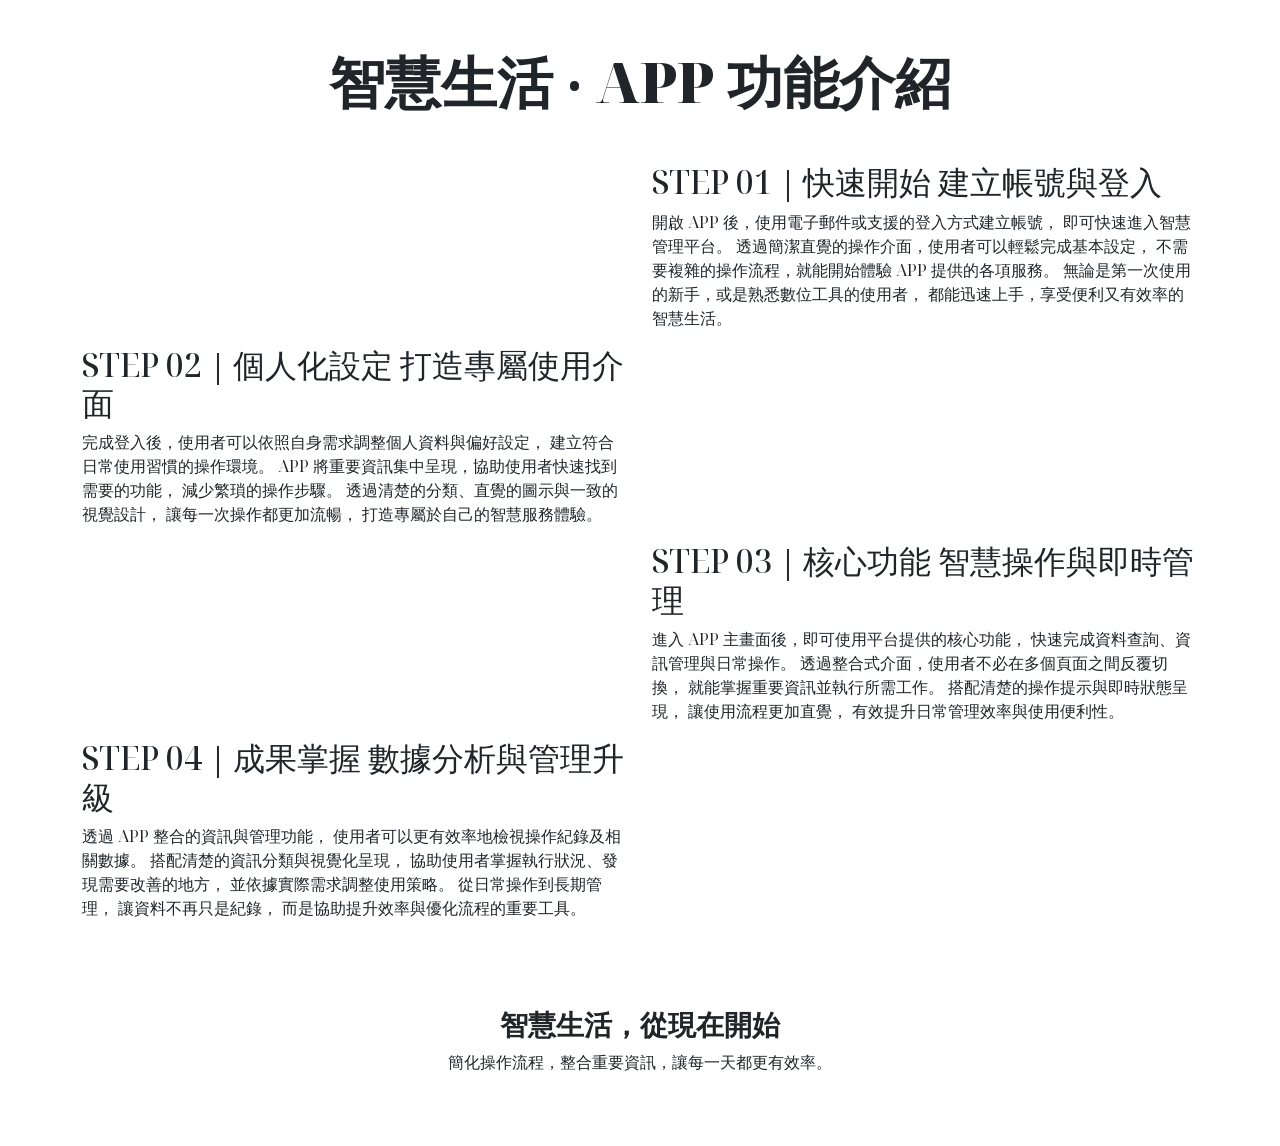
==== 20261102_AI02.html @ 52a7019d "新增20261102_AI02" ====
<!DOCTYPE html>
<html lang="zh-TW">

<head>
    <meta charset="UTF-8">
    <meta name="viewport" content="width=device-width, initial-scale=1.0">

    <title>智慧 APP 產品介紹－智慧生活管理平台</title>

    <!-- Bootstrap -->
    <link rel="stylesheet" href="css/bootstrap.min.css">

    <!-- 自訂 CSS -->
    <link rel="stylesheet" href="css/myall.css">
</head>

<body>

    <div class="container">

        <!-- 網頁大標題 -->
        <div class="display-4 fw-900 page-header p-4 my-4 text-center">
            智慧生活 ‧ APP 功能介紹
        </div>

        <!-- 時間軸容器：保留原本版面結構 -->
        <div class="timeline-section-pointer">

            <!-- 功能 01：圖片左、文字右 -->
            <div class="row timeline-item">

                <div class="col-md-6 roller-r">
                    <div class="img-box"
                        style="background-image: url('image/006.jpg');">
                    </div>
                </div>

                <div class="col-md-6">
                    <div class="text-box">

                        <h2>
                            <span>STEP 01｜快速開始</span>
                            建立帳號與登入
                        </h2>

                        <p>
                            開啟 APP 後，使用電子郵件或支援的登入方式建立帳號，
                            即可快速進入智慧管理平台。
                            透過簡潔直覺的操作介面，使用者可以輕鬆完成基本設定，
                            不需要複雜的操作流程，就能開始體驗 APP 提供的各項服務。
                            無論是第一次使用的新手，或是熟悉數位工具的使用者，
                            都能迅速上手，享受便利又有效率的智慧生活。
                        </p>

                    </div>
                </div>

            </div>


            <!-- 功能 02：文字左、圖片右 -->
            <div class="row timeline-item flex-row-reverse">

                <div class="col-md-6 roller-l">
                    <div class="img-box"
                        style="background-image: url('image/007.jpg');">
                    </div>
                </div>

                <div class="col-md-6">
                    <div class="text-box">

                        <h2>
                            <span>STEP 02｜個人化設定</span>
                            打造專屬使用介面
                        </h2>

                        <p>
                            完成登入後，使用者可以依照自身需求調整個人資料與偏好設定，
                            建立符合日常使用習慣的操作環境。
                            APP 將重要資訊集中呈現，協助使用者快速找到需要的功能，
                            減少繁瑣的操作步驟。
                            透過清楚的分類、直覺的圖示與一致的視覺設計，
                            讓每一次操作都更加流暢，
                            打造專屬於自己的智慧服務體驗。
                        </p>

                    </div>
                </div>

            </div>


            <!-- 功能 03：圖片左、文字右 -->
            <div class="row timeline-item">

                <div class="col-md-6 roller-t">
                    <div class="img-box"
                        style="background-image: url('image/008.jpg');">
                    </div>
                </div>

                <div class="col-md-6">
                    <div class="text-box">

                        <h2>
                            <span>STEP 03｜核心功能</span>
                            智慧操作與即時管理
                        </h2>

                        <p>
                            進入 APP 主畫面後，即可使用平台提供的核心功能，
                            快速完成資料查詢、資訊管理與日常操作。
                            透過整合式介面，使用者不必在多個頁面之間反覆切換，
                            就能掌握重要資訊並執行所需工作。
                            搭配清楚的操作提示與即時狀態呈現，
                            讓使用流程更加直覺，
                            有效提升日常管理效率與使用便利性。
                        </p>

                    </div>
                </div>

            </div>


            <!-- 功能 04：文字左、圖片右 -->
            <div class="row timeline-item flex-row-reverse">

                <div class="col-md-6 roller-b">
                    <div class="img-box"
                        style="background-image: url('image/009.jpg');">
                    </div>
                </div>

                <div class="col-md-6">
                    <div class="text-box">

                        <h2>
                            <span>STEP 04｜成果掌握</span>
                            數據分析與管理升級
                        </h2>

                        <p>
                            透過 APP 整合的資訊與管理功能，
                            使用者可以更有效率地檢視操作紀錄及相關數據。
                            搭配清楚的資訊分類與視覺化呈現，
                            協助使用者掌握執行狀況、發現需要改善的地方，
                            並依據實際需求調整使用策略。
                            從日常操作到長期管理，
                            讓資料不再只是紀錄，
                            而是協助提升效率與優化流程的重要工具。
                        </p>

                    </div>
                </div>

            </div>

        </div>

        <!-- 頁尾 -->
        <div class="footer-box text-center my-5 p-4">
            <h3 class="fw-900">智慧生活，從現在開始</h3>
            <p class="mb-0">
                簡化操作流程，整合重要資訊，讓每一天都更有效率。
            </p>
        </div>

    </div>

    <!-- Bootstrap JavaScript -->
    <script src="js/bootstrap.bundle.min.js"></script>

</body>
</html>
---- css/myall.css ----
@import url('https://fonts.googleapis.com/css2?family=Noto+Serif+Display:ital,wght@0,100..900;1,100..900&display=swap');
* {
            margin: 10;
            padding: 0;
        }
        body{
            font-family: "Noto Serif Display", serif;
        }
     :root{
      /* 主要背景：聖誕雪夜深藍 */
  --bg001: #3905e6;

  /* 次要背景：經典聖誕紅 (帶 20% 透明度) */
  --bg002: #d4242633;

  /* 按鈕/元件主色：松針深綠 (帶 50% 透明度) */
  --bot001: #2f523380;

  /* 懸停狀態：金燦聖誕黃 */
  --bot001hover: #f4c430;

  /* 主要文字：高對比奶油雪白 */
  --text001: #e3eaf2;
   /* 主要文字：高對比奶油雪白 */
  --text002: #26507a;

  /* 新增 5 筆聖誕主題變數 */

  /* 次要文字：暖金文字 */
  --text002: #ffeaa7;

  /* 點綴色：經典聖誕鮮紅 */
  --accent-red: #d42426;

  /* 點綴色：冬日松針綠 */
  --accent-green: #2f5233;

  /* 邊框色：閃耀金邊 (帶 30% 透明度) */
  --border001: #ffd7004d;

  /* 卡片/容器背景：柔和雪白 (帶 10% 透明度) */
  --card-bg: #ffffff1a;
     }   
     .fw-100{
        font-weight: 100;
     }
     .fw-200{
        font-weight: 200;
    }
     
     .fw-300{
        font-weight: 300;
    }
    .fw-400{
        font-weight: 400;
    }
    .fw-500{
        font-weight: 500;
    }
    .fw-600{
        font-weight: 600;
    }
    .fw-700{
        font-weight: 700;
    }
    .fw-800{
        font-weight: 800;
    }
    .fw-900{
        font-weight: 900;
    }
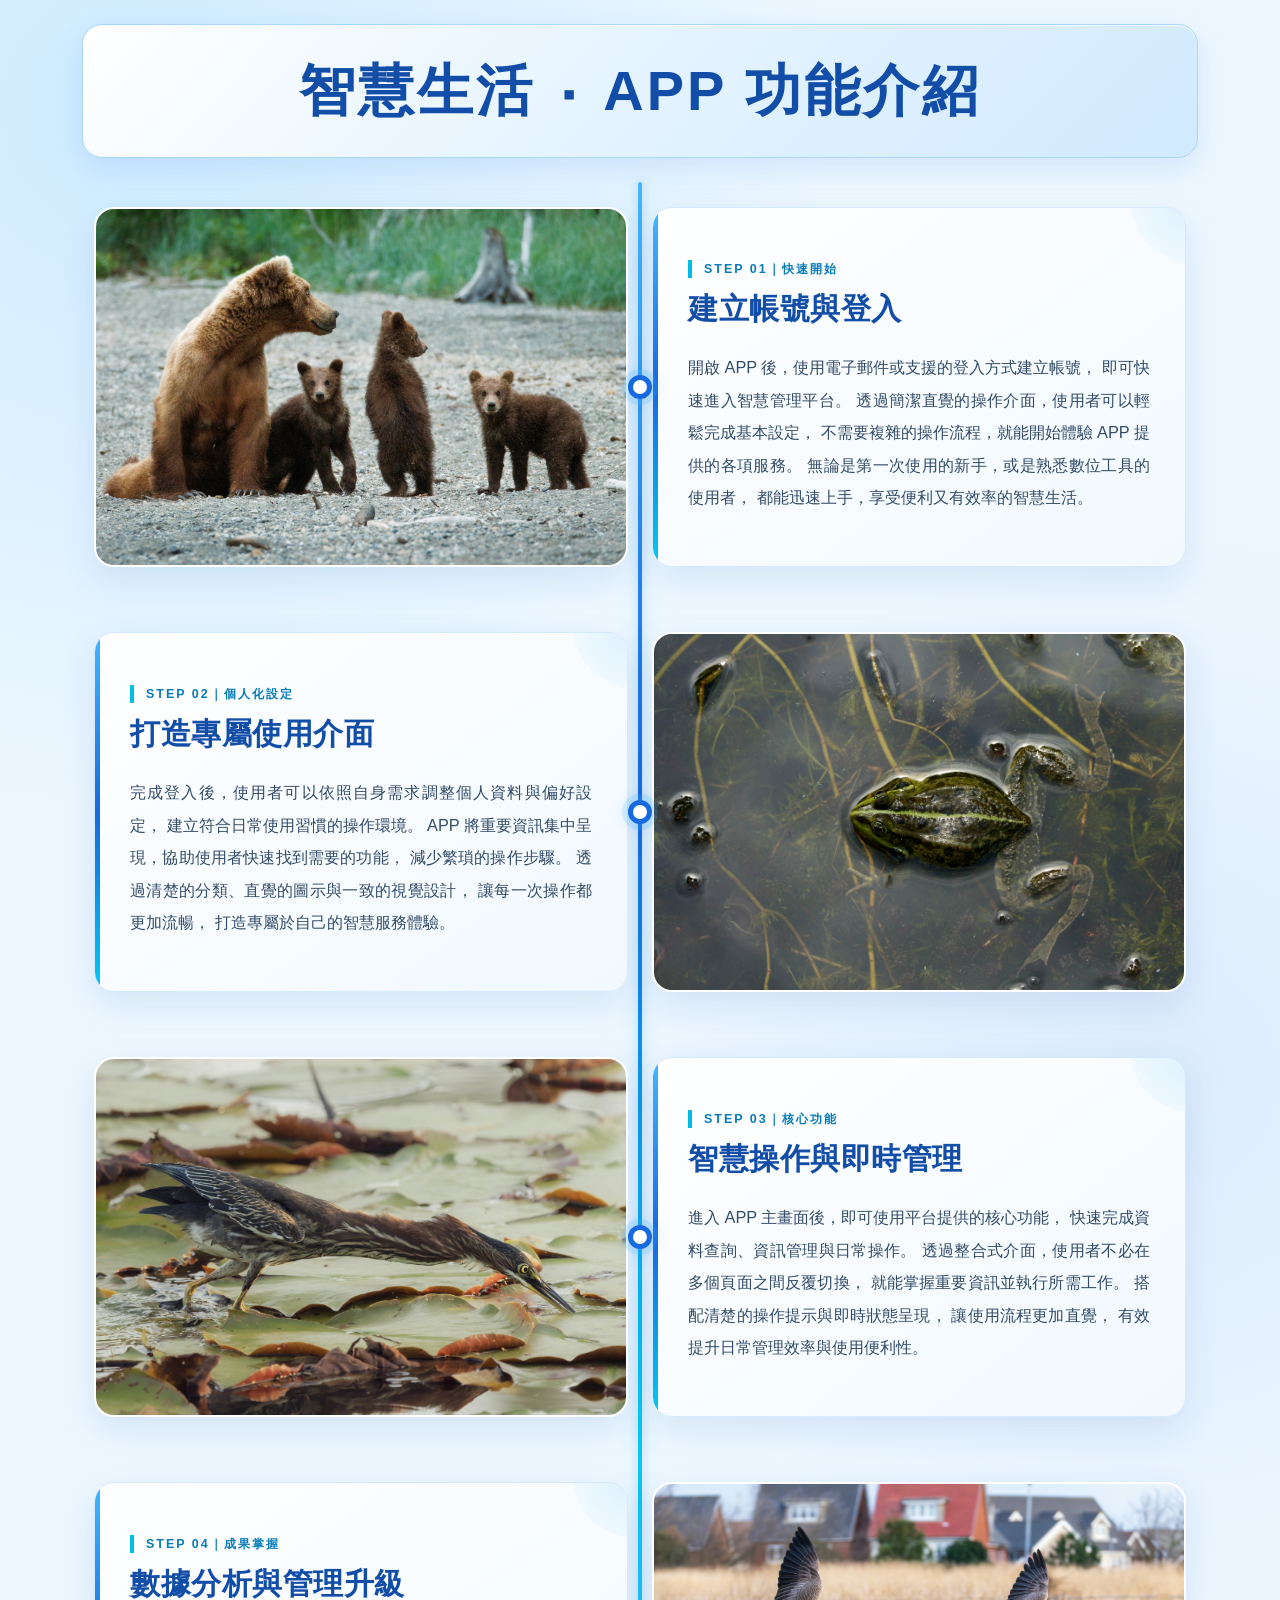
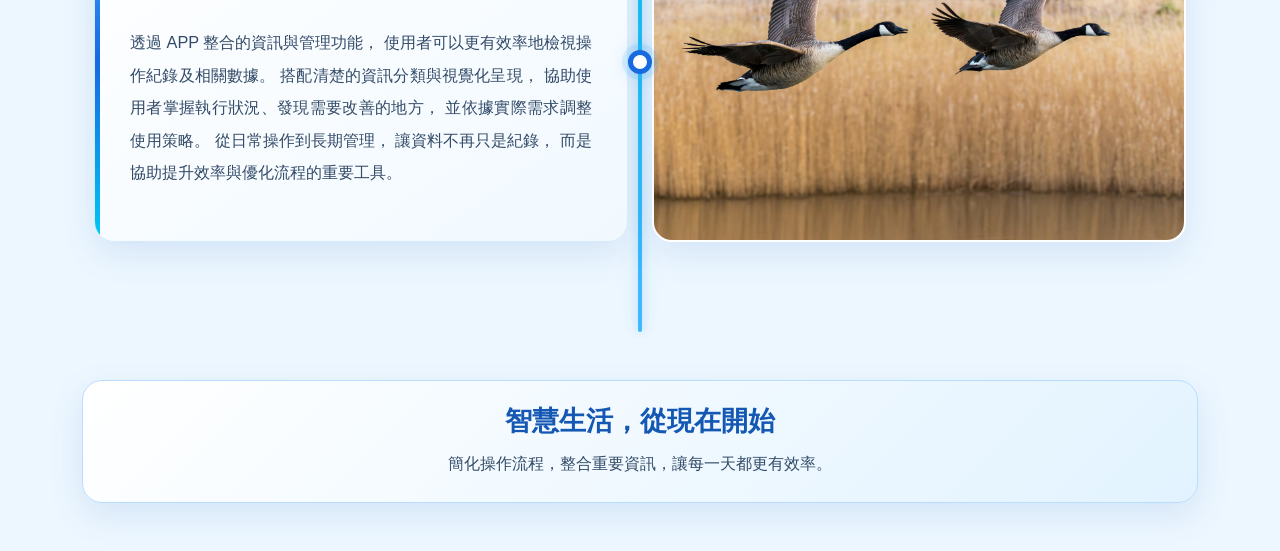
==== commit 1213dba1: "修改檔案" ====
--- a/20261102_AI02.html
+++ b/20261102_AI02.html
@@ -14,7 +14,969 @@
     <!-- 自訂 CSS -->
     <link rel="stylesheet" href="css/myall.css">
 </head>
-
+<style>
+    * {
+    margin: 0;
+    padding: 0;
+    box-sizing: border-box;
+}
+
+:root {
+
+    /* 網頁背景：明亮冰藍 */
+    --bg001: #edf7ff;
+
+    /* 卡片背景：純白 */
+    --bg002: #ffffff;
+
+    /* 主要科技藍 */
+    --primary-blue: #1769e0;
+
+    /* 次要科技藍 */
+    --secondary-blue: #42b7ff;
+
+    /* 輔助亮藍 */
+    --light-blue: #d9efff;
+
+    /* 標題文字：深海藍 */
+    --text001: #12315a;
+
+    /* 內文：深灰藍 */
+    --text002: #334b68;
+
+    /* 強調色：亮青藍 */
+    --accent-cyan: #00c9f2;
+
+    /* 邊框顏色 */
+    --border001: #c8e4ff;
+
+    /* 卡片陰影 */
+    --shadow001: 0 12px 35px rgba(30, 100, 180, 0.12);
+
+    /* 懸停陰影 */
+    --shadow002: 0 18px 45px rgba(23, 105, 224, 0.22);
+
+    /* 動畫時間 */
+    --transition-time: 0.6s;
+}
+
+html {
+    scroll-behavior: smooth;
+}
+
+body {
+    background:
+        radial-gradient(
+            circle at 10% 5%,
+            rgba(66, 183, 255, 0.18),
+            transparent 30%
+        ),
+        radial-gradient(
+            circle at 90% 50%,
+            rgba(23, 105, 224, 0.08),
+            transparent 35%
+        ),
+        var(--bg001);
+
+    color: var(--text001);
+
+    font-family:
+        "Noto Sans TC",
+        "Microsoft JhengHei",
+        sans-serif;
+
+    line-height: 1.8;
+
+    overflow-x: hidden;
+
+    min-height: 100vh;
+}
+
+
+/* =========================================
+   03. Bootstrap 字體粗細擴充
+========================================= */
+
+.fw-100 {
+    font-weight: 100;
+}
+
+.fw-200 {
+    font-weight: 200;
+}
+
+.fw-300 {
+    font-weight: 300;
+}
+
+.fw-400 {
+    font-weight: 400;
+}
+
+.fw-500 {
+    font-weight: 500;
+}
+
+.fw-600 {
+    font-weight: 600;
+}
+
+.fw-700 {
+    font-weight: 700;
+}
+
+.fw-800 {
+    font-weight: 800;
+}
+
+.fw-900 {
+    font-weight: 900;
+}
+
+
+/* =========================================
+   04. 網頁大標題
+========================================= */
+
+.page-header {
+    position: relative;
+
+    background:
+        linear-gradient(
+            135deg,
+            #ffffff 0%,
+            #e4f3ff 50%,
+            #d1eaff 100%
+        );
+
+    color: #124da8 !important;
+
+    border: 1px solid #a9d6ff;
+
+    border-radius: 20px;
+
+    letter-spacing: 3px;
+
+    line-height: 1.5;
+
+    box-shadow:
+        0 10px 30px rgba(23, 105, 224, 0.12),
+        inset 0 1px 0 rgba(255, 255, 255, 0.9);
+
+    overflow: hidden;
+
+    transition:
+        transform var(--transition-time) ease,
+        box-shadow var(--transition-time) ease;
+}
+
+/* 標題上方的裝飾光線 */
+
+.page-header::before {
+    content: "";
+
+    position: absolute;
+
+    top: 0;
+    left: -100%;
+
+    width: 60%;
+    height: 3px;
+
+    background:
+        linear-gradient(
+            90deg,
+            transparent,
+            #00c9f2,
+            #1769e0,
+            transparent
+        );
+
+    transition: left 1s ease;
+}
+
+.page-header:hover::before {
+    left: 150%;
+}
+
+.page-header:hover {
+    transform: translateY(-3px);
+
+    box-shadow:
+        0 16px 38px rgba(23, 105, 224, 0.2);
+}
+
+
+/* =========================================
+   05. 時間軸外層容器
+========================================= */
+
+.timeline-section,
+.timeline-section-pointer {
+    position: relative;
+
+    padding: 25px 0;
+}
+
+
+/* 桌面版中央時間軸 */
+
+.timeline-section::before,
+.timeline-section-pointer::before {
+    content: "";
+
+    position: absolute;
+
+    top: 0;
+    bottom: 0;
+
+    left: 50%;
+
+    width: 4px;
+
+    background:
+        linear-gradient(
+            180deg,
+            #42b7ff 0%,
+            #1769e0 35%,
+            #00c9f2 70%,
+            #42b7ff 100%
+        );
+
+    transform: translateX(-50%);
+
+    border-radius: 10px;
+
+    box-shadow:
+        0 0 8px rgba(23, 105, 224, 0.2),
+        0 0 18px rgba(0, 201, 242, 0.25);
+}
+
+
+/* =========================================
+   06. 每一個時間軸區塊
+========================================= */
+
+.timeline-item {
+    display: flex;
+
+    align-items: stretch;
+
+    margin: 0 0 65px 0;
+
+    position: relative;
+
+    z-index: 1;
+}
+
+
+/* 時間軸圓形節點 */
+
+.timeline-item::before {
+    content: "";
+
+    position: absolute;
+
+    top: 50%;
+    left: 50%;
+
+    width: 24px;
+    height: 24px;
+
+    background: #ffffff;
+
+    border: 5px solid var(--primary-blue);
+
+    border-radius: 50%;
+
+    transform: translate(-50%, -50%);
+
+    z-index: 5;
+
+    box-shadow:
+        0 0 0 6px rgba(66, 183, 255, 0.16),
+        0 0 18px rgba(23, 105, 224, 0.25);
+
+    transition:
+        width var(--transition-time) ease,
+        height var(--transition-time) ease,
+        background-color var(--transition-time) ease,
+        box-shadow var(--transition-time) ease;
+}
+
+
+/* 滑鼠經過時間軸節點 */
+
+.timeline-item:hover::before {
+    width: 36px;
+    height: 36px;
+
+    background: var(--accent-cyan);
+
+    border-color: #ffffff;
+
+    box-shadow:
+        0 0 0 8px rgba(66, 183, 255, 0.2),
+        0 0 25px rgba(0, 201, 242, 0.65);
+}
+
+
+/* =========================================
+   07. Bootstrap 欄位設定
+========================================= */
+
+.timeline-item > [class*="col-"] {
+    min-width: 0;
+}
+
+
+/* 圖片欄位垂直置中 */
+
+.timeline-item > .col-md-6 {
+    display: flex;
+
+    flex-direction: column;
+
+    justify-content: center;
+}
+
+
+/* =========================================
+   08. 圖片區域
+========================================= */
+
+.img-box {
+    width: 100%;
+
+    height: 360px;
+
+    position: relative;
+
+    background-position: center center;
+
+    background-size: cover;
+
+    background-repeat: no-repeat;
+
+    border-radius: 20px;
+
+    border: 2px solid #ffffff;
+
+    box-shadow: var(--shadow001);
+
+    overflow: hidden;
+
+    isolation: isolate;
+
+    transition:
+        transform 0.7s cubic-bezier(0.2, 0.7, 0.2, 1),
+        border-color 0.5s ease,
+        box-shadow 0.5s ease;
+}
+
+
+/* 圖片上方的柔和色彩 */
+
+.img-box::before {
+    content: "";
+
+    position: absolute;
+
+    inset: 0;
+
+    background:
+        linear-gradient(
+            135deg,
+            rgba(23, 105, 224, 0.12),
+            transparent 55%,
+            rgba(0, 201, 242, 0.12)
+        );
+
+    opacity: 0;
+
+    z-index: 1;
+
+    pointer-events: none;
+
+    transition: opacity 0.6s ease;
+}
+
+
+/* 圖片下方的半透明遮罩 */
+
+.img-box::after {
+    content: "";
+
+    position: absolute;
+
+    inset: 0;
+
+    background:
+        linear-gradient(
+            135deg,
+            rgba(8, 39, 91, 0.76),
+            rgba(23, 105, 224, 0.62)
+        );
+
+    opacity: 0;
+
+    z-index: 2;
+
+    pointer-events: none;
+
+    transition:
+        opacity 0.55s ease,
+        transform 0.7s cubic-bezier(0.2, 0.7, 0.2, 1);
+}
+
+
+/* 圖片滑鼠懸停 */
+
+.timeline-item:hover .img-box {
+    transform: translateY(-5px);
+
+    border-color: #8ddaff;
+
+    box-shadow: var(--shadow002);
+}
+
+.timeline-item:hover .img-box::before {
+    opacity: 1;
+}
+
+
+/* =========================================
+   09. Roller 從左到右
+   對應 .roller-r
+========================================= */
+
+.roller-r .img-box::after {
+    transform: translateX(-100%);
+}
+
+.roller-r:hover .img-box::after {
+    transform: translateX(0);
+}
+
+.roller-r:hover .img-box {
+    transform: translateX(5px);
+}
+
+
+/* =========================================
+   10. Roller 從右到左
+   對應 .roller-l
+========================================= */
+
+.roller-l .img-box::after {
+    transform: translateX(100%);
+}
+
+.roller-l:hover .img-box::after {
+    transform: translateX(0);
+}
+
+.roller-l:hover .img-box {
+    transform: translateX(-5px);
+}
+
+
+/* =========================================
+   11. Roller 從上到下
+   對應 .roller-t
+========================================= */
+
+.roller-t .img-box::after {
+    transform: translateY(-100%);
+}
+
+.roller-t:hover .img-box::after {
+    transform: translateY(0);
+}
+
+.roller-t:hover .img-box {
+    transform: translateY(5px);
+}
+
+
+/* =========================================
+   12. Roller 從下到上
+   對應 .roller-b
+========================================= */
+
+.roller-b .img-box::after {
+    transform: translateY(100%);
+}
+
+.roller-b:hover .img-box::after {
+    transform: translateY(0);
+}
+
+.roller-b:hover .img-box {
+    transform: translateY(-5px);
+}
+
+
+/* =========================================
+   13. Roller 圖片放大效果
+========================================= */
+
+.img-box {
+    background-origin: border-box;
+}
+
+/* 利用背景圖尺寸變化呈現柔和放大感 */
+
+.timeline-item:hover .img-box {
+    background-size: 108%;
+}
+
+
+/* =========================================
+   14. 文字卡片
+========================================= */
+
+.text-box {
+    padding: 35px;
+
+    min-height: 100%;
+
+    display: flex;
+
+    flex-direction: column;
+
+    justify-content: center;
+
+    background:
+        linear-gradient(
+            145deg,
+            rgba(255, 255, 255, 0.98),
+            rgba(241, 249, 255, 0.96)
+        );
+
+    border-radius: 20px;
+
+    border: 1px solid #d6eaff;
+
+    box-shadow: var(--shadow001);
+
+    position: relative;
+
+    overflow: hidden;
+
+    transition:
+        transform 0.5s ease,
+        box-shadow 0.5s ease,
+        border-color 0.5s ease;
+}
+
+
+/* 卡片左側科技色線條 */
+
+.text-box::before {
+    content: "";
+
+    position: absolute;
+
+    top: 0;
+    left: 0;
+
+    width: 5px;
+    height: 100%;
+
+    background:
+        linear-gradient(
+            180deg,
+            #42b7ff,
+            #1769e0,
+            #00c9f2
+        );
+
+    border-radius: 20px 0 0 20px;
+
+    transition: width 0.4s ease;
+}
+
+
+/* 卡片右上方裝飾 */
+
+.text-box::after {
+    content: "";
+
+    position: absolute;
+
+    width: 130px;
+    height: 130px;
+
+    top: -75px;
+    right: -75px;
+
+    border-radius: 50%;
+
+    background:
+        radial-gradient(
+            circle,
+            rgba(66, 183, 255, 0.16),
+            rgba(66, 183, 255, 0)
+        );
+
+    pointer-events: none;
+}
+
+
+/* 滑鼠經過文字卡片 */
+
+.timeline-item:hover .text-box {
+    transform: translateY(-4px);
+
+    border-color: #9bd9ff;
+
+    box-shadow: var(--shadow002);
+}
+
+.timeline-item:hover .text-box::before {
+    width: 8px;
+}
+
+
+/* =========================================
+   15. 文字卡片標題
+========================================= */
+
+.text-box h2 {
+    font-size: 1.85rem;
+
+    font-weight: 900;
+
+    line-height: 1.45;
+
+    margin-bottom: 20px;
+
+    color: #124da8 !important;
+
+    letter-spacing: 0.5px;
+
+    position: relative;
+
+    z-index: 1;
+}
+
+
+/* STEP 年代標籤 */
+
+.text-box h2 span {
+    display: block;
+
+    font-size: 0.78rem;
+
+    font-weight: 800;
+
+    letter-spacing: 2px;
+
+    color: #087cb8;
+
+    margin-bottom: 10px;
+
+    padding-left: 12px;
+
+    border-left: 4px solid #00bde8;
+}
+
+
+/* =========================================
+   16. 文字卡片內文
+========================================= */
+
+.text-box p {
+    font-size: 1.02rem;
+
+    font-weight: 400;
+
+    line-height: 2;
+
+    text-align: justify;
+
+    margin-bottom: 0;
+
+    color: #334b68;
+
+    position: relative;
+
+    z-index: 1;
+}
+
+
+/* =========================================
+   17. 頁尾
+========================================= */
+
+.footer-box {
+    background:
+        linear-gradient(
+            135deg,
+            #ffffff,
+            #e2f3ff
+        );
+
+    border: 1px solid #b9ddff;
+
+    border-radius: 20px;
+
+    box-shadow: var(--shadow001);
+
+    color: #12315a;
+
+    transition:
+        transform 0.4s ease,
+        box-shadow 0.4s ease;
+}
+
+.footer-box:hover {
+    transform: translateY(-4px);
+
+    box-shadow: var(--shadow002);
+}
+
+.footer-box h3 {
+    color: #1458b4;
+
+    font-size: 1.7rem;
+
+    margin-bottom: 12px;
+}
+
+.footer-box p {
+    color: #334b68;
+
+    font-size: 1rem;
+}
+
+
+/* =========================================
+   18. 平板版面
+========================================= */
+
+@media (min-width: 768px) and (max-width: 991.98px) {
+
+    .page-header {
+        font-size: 2.3rem;
+
+        letter-spacing: 2px;
+    }
+
+    .img-box {
+        height: 300px;
+    }
+
+    .text-box {
+        padding: 25px;
+    }
+
+    .text-box h2 {
+        font-size: 1.5rem;
+    }
+
+    .text-box p {
+        font-size: 0.95rem;
+
+        line-height: 1.9;
+    }
+}
+
+
+/* =========================================
+   19. 手機版面
+========================================= */
+
+@media (max-width: 767.98px) {
+
+    /* 時間軸移至左側 */
+
+    .timeline-section::before,
+    .timeline-section-pointer::before {
+        left: 15px;
+
+        width: 3px;
+
+        transform: none;
+    }
+
+
+    /* 每個時間軸區塊 */
+
+    .timeline-item {
+        margin: 0 0 45px 0;
+
+        padding-left: 30px;
+
+        flex-direction: column !important;
+    }
+
+
+    /* 手機版圓形節點 */
+
+    .timeline-item::before {
+        left: 15px;
+
+        top: 25px;
+
+        width: 20px;
+
+        height: 20px;
+
+        transform: translateX(-50%);
+    }
+
+    .timeline-item:hover::before {
+        width: 28px;
+
+        height: 28px;
+    }
+
+
+    /* 手機版欄位 */
+
+    .timeline-item > .col-md-6 {
+        width: 100%;
+    }
+
+
+    /* 圖片高度 */
+
+    .img-box {
+        height: 250px;
+
+        border-radius: 16px;
+    }
+
+
+    /* 文字卡片 */
+
+    .text-box {
+        padding: 24px;
+
+        margin-top: 18px;
+
+        border-radius: 16px;
+    }
+
+
+    /* 手機標題 */
+
+    .page-header {
+        font-size: 1.8rem;
+
+        padding: 24px 12px !important;
+
+        letter-spacing: 1px;
+
+        border-radius: 15px;
+    }
+
+
+    .text-box h2 {
+        font-size: 1.45rem;
+
+        margin-bottom: 16px;
+    }
+
+
+    .text-box h2 span {
+        font-size: 0.72rem;
+
+        letter-spacing: 1px;
+    }
+
+
+    /* 手機內文 */
+
+    .text-box p {
+        font-size: 0.95rem;
+
+        line-height: 1.9;
+
+        text-align: left;
+    }
+
+
+    /* 頁尾 */
+
+    .footer-box {
+        padding: 25px 18px !important;
+    }
+
+    .footer-box h3 {
+        font-size: 1.4rem;
+    }
+
+    .footer-box p {
+        font-size: 0.92rem;
+    }
+
+
+    /* 手機觸控不需要懸停位移 */
+
+    .timeline-item:hover .img-box {
+        transform: none;
+
+        background-size: cover;
+    }
+
+    .timeline-item:hover .text-box {
+        transform: none;
+    }
+}
+
+
+/* =========================================
+   20. 小尺寸手機
+========================================= */
+
+@media (max-width: 400px) {
+
+    .page-header {
+        font-size: 1.45rem;
+
+        letter-spacing: 0;
+    }
+
+    .img-box {
+        height: 210px;
+    }
+
+    .text-box {
+        padding: 20px;
+    }
+
+    .text-box h2 {
+        font-size: 1.25rem;
+    }
+
+    .text-box p {
+        font-size: 0.9rem;
+    }
+}
+
+
+/* =========================================
+   21. 無障礙：減少動態效果
+========================================= */
+
+@media (prefers-reduced-motion: reduce) {
+
+    *,
+    *::before,
+    *::after {
+        scroll-behavior: auto !important;
+
+        animation-duration: 0.01ms !important;
+
+        animation-iteration-count: 1 !important;
+
+        transition-duration: 0.01ms !important;
+    }
+}
+</style>
 <body>
 
     <div class="container">
